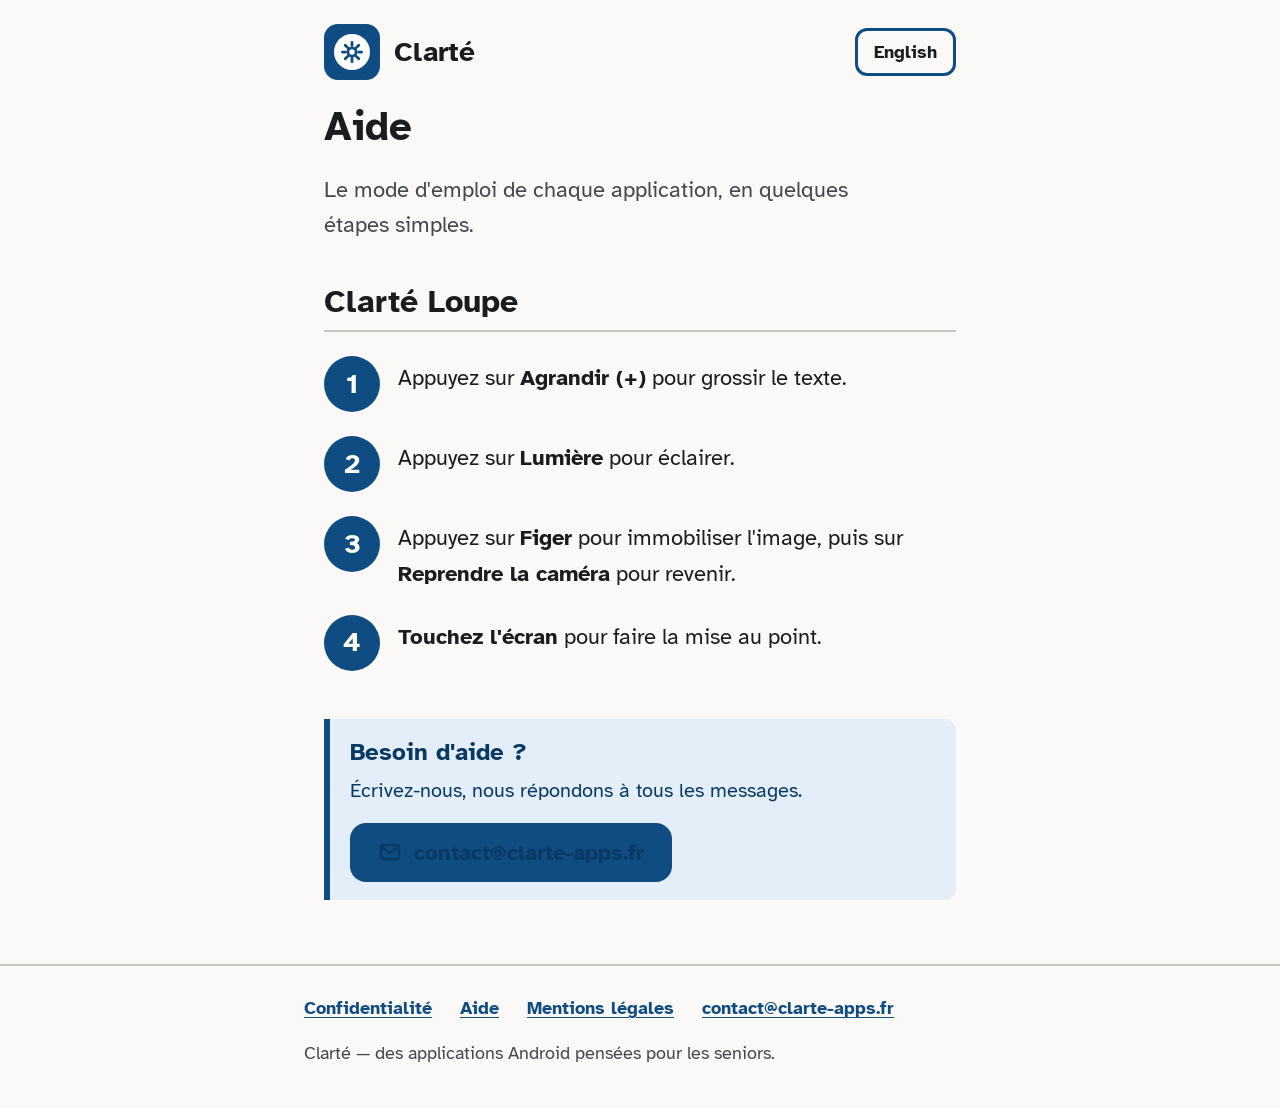
==== aide/index.html @ 8968b983 "Site Clarté : accueil, confidentialité, aide, mentions légales (FR/EN) Site statique finalisé depuis" ====
<!DOCTYPE html>
<html lang="fr">
<head>
<meta charset="utf-8">
<meta name="viewport" content="width=device-width, initial-scale=1">
<title>Aide — Clarté</title>
<meta name="description" content="Mode d'emploi de Clarté Loupe en 4 étapes simples : agrandir, éclairer, figer l'image, faire la mise au point.">
<meta property="og:title" content="Aide — Clarté">
<meta property="og:description" content="Le mode d'emploi de la loupe, en 4 étapes très simples.">
<meta property="og:image" content="https://clarte-apps.fr/og.png">
<meta property="og:url" content="https://clarte-apps.fr/aide/">
<meta property="og:type" content="article">
<link rel="alternate" hreflang="fr" href="https://clarte-apps.fr/aide/">
<link rel="alternate" hreflang="en" href="https://clarte-apps.fr/en/help/">
<link rel="icon" href="../favicon.svg" type="image/svg+xml">
<link rel="stylesheet" href="../style.css">
</head>
<body>
<header class="entete">
  <a href="../index.html" aria-label="Clarté — accueil">
    <span class="pastille"><span class="cercle">
      <svg width="22" height="22" viewBox="0 0 24 24" fill="none" aria-hidden="true"><circle cx="12" cy="12" r="4.5" stroke="#0F4C81" stroke-width="3"></circle><path d="M12 1.5v3.5M12 19v3.5M1.5 12h3.5M19 12h3.5M4.6 4.6l2.5 2.5M16.9 16.9l2.5 2.5M19.4 4.6l-2.5 2.5M7.1 16.9l-2.5 2.5" stroke="#0F4C81" stroke-width="3" stroke-linecap="round"></path></svg>
    </span></span>
    <span class="marque">Clarté</span>
  </a>
  <a class="lang" href="../en/help/index.html" lang="en" hreflang="en">English</a>
</header>

<main>
  <h1>Aide</h1>
  <p style="font-size:22px; color:var(--texte-secondaire)">Le mode d'emploi de chaque application, en quelques étapes simples.</p>

  <h2 style="font-size:32px; border-bottom:2px solid var(--bordure); padding-bottom:8px">Clarté Loupe</h2>

  <div class="etape">
    <span class="num" aria-hidden="true">1</span>
    <p style="margin:4px 0 0; font-size:22px">Appuyez sur <strong>Agrandir (+)</strong> pour grossir le texte.</p>
  </div>
  <div class="etape">
    <span class="num" aria-hidden="true">2</span>
    <p style="margin:4px 0 0; font-size:22px">Appuyez sur <strong>Lumière</strong> pour éclairer.</p>
  </div>
  <div class="etape">
    <span class="num" aria-hidden="true">3</span>
    <p style="margin:4px 0 0; font-size:22px">Appuyez sur <strong>Figer</strong> pour immobiliser l'image, puis sur <strong>Reprendre la caméra</strong> pour revenir.</p>
  </div>
  <div class="etape">
    <span class="num" aria-hidden="true">4</span>
    <p style="margin:4px 0 0; font-size:22px"><strong>Touchez l'écran</strong> pour faire la mise au point.</p>
  </div>

  <section class="encart" aria-labelledby="titre-contact" style="margin-top:3rem">
    <h2 id="titre-contact" style="margin:0 0 8px; font-size:24px">Besoin d'aide&nbsp;?</h2>
    <p style="margin:0 0 16px">Écrivez-nous, nous répondons à tous les messages.</p>
    <a class="btn" href="mailto:contact@clarte-apps.fr">
      <svg width="24" height="24" viewBox="0 0 24 24" fill="none" aria-hidden="true"><rect x="3" y="5" width="18" height="14" rx="2.5" stroke="currentColor" stroke-width="2.6"></rect><path d="M4 7l8 6 8-6" stroke="currentColor" stroke-width="2.6" stroke-linejoin="round"></path></svg>
      contact@clarte-apps.fr
    </a>
  </section>
</main>

<footer class="pied">
  <nav aria-label="Pied de page">
    <a href="../confidentialite/index.html">Confidentialité</a>
    <a href="index.html">Aide</a>
    <a href="../mentions-legales/index.html">Mentions légales</a>
    <a href="mailto:contact@clarte-apps.fr">contact@clarte-apps.fr</a>
  </nav>
  <p>Clarté — des applications Android pensées pour les seniors.</p>
</footer>
</body>
</html>
---- style.css ----
/* ===== Clarté — clarte-apps.fr ===== */
/* Police auto-hébergée : placer les fichiers woff2 dans /fonts (voir README). */
@font-face { font-family: 'Atkinson Hyperlegible'; font-weight: 400; font-style: normal; font-display: swap;
  src: local('Atkinson Hyperlegible'), url('fonts/AtkinsonHyperlegible-Regular.woff2') format('woff2'); }
@font-face { font-family: 'Atkinson Hyperlegible'; font-weight: 700; font-style: normal; font-display: swap;
  src: local('Atkinson Hyperlegible Bold'), url('fonts/AtkinsonHyperlegible-Bold.woff2') format('woff2'); }

:root {
  --fond: #FAF9F7;
  --encre: #1A1C1E;
  --accent: #0F4C81;
  --accent-fonce: #0A3A64;
  --bandeau-fond: #E3EEF9;
  --bandeau-texte: #0A3A64;
  --surface: #FFFFFF;
  --bordure: #C9C5BF;
  --texte-secondaire: #44474C;
  --sur-accent: #FFFFFF;
  --vert: #1D5C40; --prune: #553C7B; --brun: #79402E;
}
@media (prefers-color-scheme: dark) {
  :root {
    --fond: #0E1013;
    --encre: #FFFFFF;
    --accent: #8FC3F0;
    --accent-fonce: #BFDCF7;
    --bandeau-fond: #14283B;
    --bandeau-texte: #BFDCF7;
    --surface: #171A1E;
    --bordure: #3A3F45;
    --texte-secondaire: #B9BDC2;
    --sur-accent: #0B1623;
    --vert: #8FD0AE; --prune: #C4A9E8; --brun: #E0A88F;
  }
}

* { box-sizing: border-box; }
html { font-size: 100%; }
body {
  margin: 0;
  background: var(--fond);
  color: var(--encre);
  font-family: 'Atkinson Hyperlegible', 'Segoe UI', system-ui, sans-serif;
  font-size: 20px;
  line-height: 1.6;
  text-wrap: pretty;
}
main { max-width: 42rem; margin: 0 auto; padding: 0 20px; }
h1 { font-size: 40px; line-height: 1.15; margin: 0; }
h2 { font-size: 28px; line-height: 1.25; margin: 2.5rem 0 0.75rem; }
p, li { max-width: 68ch; }
ul { padding-left: 1.4rem; }
li { margin: 0.4rem 0; }
a { color: var(--accent); font-weight: 700; text-underline-offset: 3px; }
a:hover { color: var(--accent-fonce); }
:focus-visible { outline: 4px solid var(--accent); outline-offset: 3px; border-radius: 4px; }

/* En-tête commun */
.entete { display: flex; align-items: center; justify-content: space-between; gap: 14px; padding: 24px 20px; max-width: 42rem; margin: 0 auto; }
.entete a { display: flex; align-items: center; gap: 14px; text-decoration: none; color: var(--encre); }
.pastille { width: 56px; height: 56px; border-radius: 14px; background: #0F4C81; display: grid; place-items: center; flex: none; }
.pastille .cercle { width: 36px; height: 36px; border-radius: 50%; background: #fff; display: grid; place-items: center; }
.marque { font-size: 28px; font-weight: 700; }
.lang { display: inline-flex; align-items: center; gap: 8px; min-height: 48px; padding: 6px 16px; border: 3px solid var(--accent); border-radius: 12px; font-size: 18px; text-decoration: none; }

/* Boutons */
.btn, .btn-second {
  display: inline-flex; align-items: center; justify-content: center; gap: 12px;
  min-height: 56px; padding: 12px 28px; border-radius: 16px;
  font-size: 22px; font-weight: 700; text-decoration: none;
}
.btn { background: var(--accent); color: var(--sur-accent); }
.btn:hover { background: var(--accent-fonce); color: var(--sur-accent); }
.btn-second { background: var(--surface); color: var(--accent); border: 3px solid var(--accent); }
.btn-second:hover { color: var(--accent-fonce); border-color: var(--accent-fonce); }
.btn svg, .btn-second svg { flex: none; }

/* Cartes */
.carte { background: var(--surface); border: 2px solid var(--bordure); border-radius: 16px; padding: 28px 24px; }
.encart { background: var(--bandeau-fond); color: var(--bandeau-texte); border-left: 6px solid var(--accent); padding: 18px 20px; border-radius: 0 12px 12px 0; }
.encart a { color: inherit; }

/* Listes d'engagements / étapes */
.ligne-icone { display: flex; gap: 16px; align-items: flex-start; }
.ligne-icone .rond { width: 56px; height: 56px; border-radius: 50%; background: var(--bandeau-fond); color: var(--accent); display: grid; place-items: center; flex: none; }

/* Grille « Bientôt » */
.grille-apps { display: grid; grid-template-columns: 1fr; gap: 16px; margin-top: 1rem; }
@media (min-width: 620px) { .grille-apps { grid-template-columns: repeat(3, 1fr); } }

/* Étapes numérotées (page Aide) */
.etape { display: flex; gap: 18px; align-items: flex-start; margin: 1.5rem 0; }
.etape .num { width: 56px; height: 56px; border-radius: 50%; background: var(--accent); color: var(--sur-accent); font-size: 28px; font-weight: 700; display: grid; place-items: center; flex: none; }

/* Pied de page */
.pied { border-top: 2px solid var(--bordure); margin-top: 4rem; padding: 28px 20px 40px; }
.pied nav { max-width: 42rem; margin: 0 auto; display: flex; flex-wrap: wrap; gap: 12px 28px; font-size: 18px; }
.pied p { max-width: 42rem; margin: 1rem auto 0; font-size: 18px; color: var(--texte-secondaire); }

.sr-only { position: absolute; width: 1px; height: 1px; overflow: hidden; clip: rect(0 0 0 0); white-space: nowrap; }
.date-maj { color: var(--texte-secondaire); font-size: 18px; }
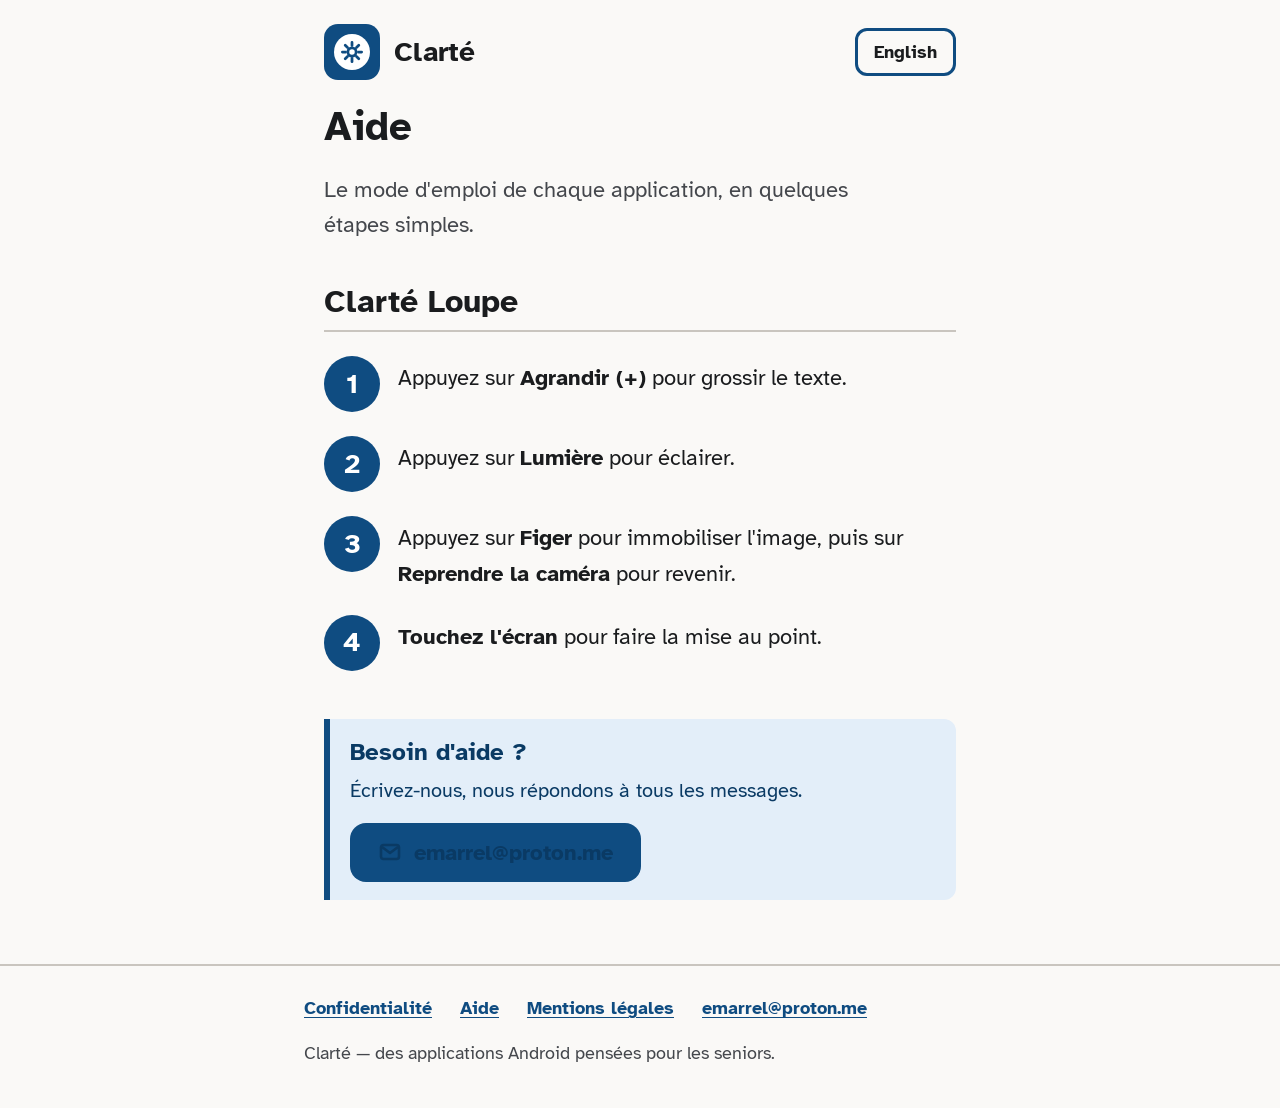
==== commit 4006a25c: "Contact emarrel@proton.me et mentions légales anonymisées (LCEN 6-III-2) Co-Authored-By: Claude Fabl" ====
--- a/aide/index.html
+++ b/aide/index.html
@@ -7,11 +7,11 @@
 <meta name="description" content="Mode d'emploi de Clarté Loupe en 4 étapes simples : agrandir, éclairer, figer l'image, faire la mise au point.">
 <meta property="og:title" content="Aide — Clarté">
 <meta property="og:description" content="Le mode d'emploi de la loupe, en 4 étapes très simples.">
-<meta property="og:image" content="https://clarte-apps.fr/og.png">
-<meta property="og:url" content="https://clarte-apps.fr/aide/">
+<meta property="og:image" content="https://docteurschnock.github.io/og.png">
+<meta property="og:url" content="https://docteurschnock.github.io/aide/">
 <meta property="og:type" content="article">
-<link rel="alternate" hreflang="fr" href="https://clarte-apps.fr/aide/">
-<link rel="alternate" hreflang="en" href="https://clarte-apps.fr/en/help/">
+<link rel="alternate" hreflang="fr" href="https://docteurschnock.github.io/aide/">
+<link rel="alternate" hreflang="en" href="https://docteurschnock.github.io/en/help/">
 <link rel="icon" href="../favicon.svg" type="image/svg+xml">
 <link rel="stylesheet" href="../style.css">
 </head>
@@ -52,9 +52,9 @@
   <section class="encart" aria-labelledby="titre-contact" style="margin-top:3rem">
     <h2 id="titre-contact" style="margin:0 0 8px; font-size:24px">Besoin d'aide&nbsp;?</h2>
     <p style="margin:0 0 16px">Écrivez-nous, nous répondons à tous les messages.</p>
-    <a class="btn" href="mailto:contact@clarte-apps.fr">
+    <a class="btn" href="mailto:emarrel@proton.me">
       <svg width="24" height="24" viewBox="0 0 24 24" fill="none" aria-hidden="true"><rect x="3" y="5" width="18" height="14" rx="2.5" stroke="currentColor" stroke-width="2.6"></rect><path d="M4 7l8 6 8-6" stroke="currentColor" stroke-width="2.6" stroke-linejoin="round"></path></svg>
-      contact@clarte-apps.fr
+      emarrel@proton.me
     </a>
   </section>
 </main>
@@ -64,7 +64,7 @@
     <a href="../confidentialite/index.html">Confidentialité</a>
     <a href="index.html">Aide</a>
     <a href="../mentions-legales/index.html">Mentions légales</a>
-    <a href="mailto:contact@clarte-apps.fr">contact@clarte-apps.fr</a>
+    <a href="mailto:emarrel@proton.me">emarrel@proton.me</a>
   </nav>
   <p>Clarté — des applications Android pensées pour les seniors.</p>
 </footer>
